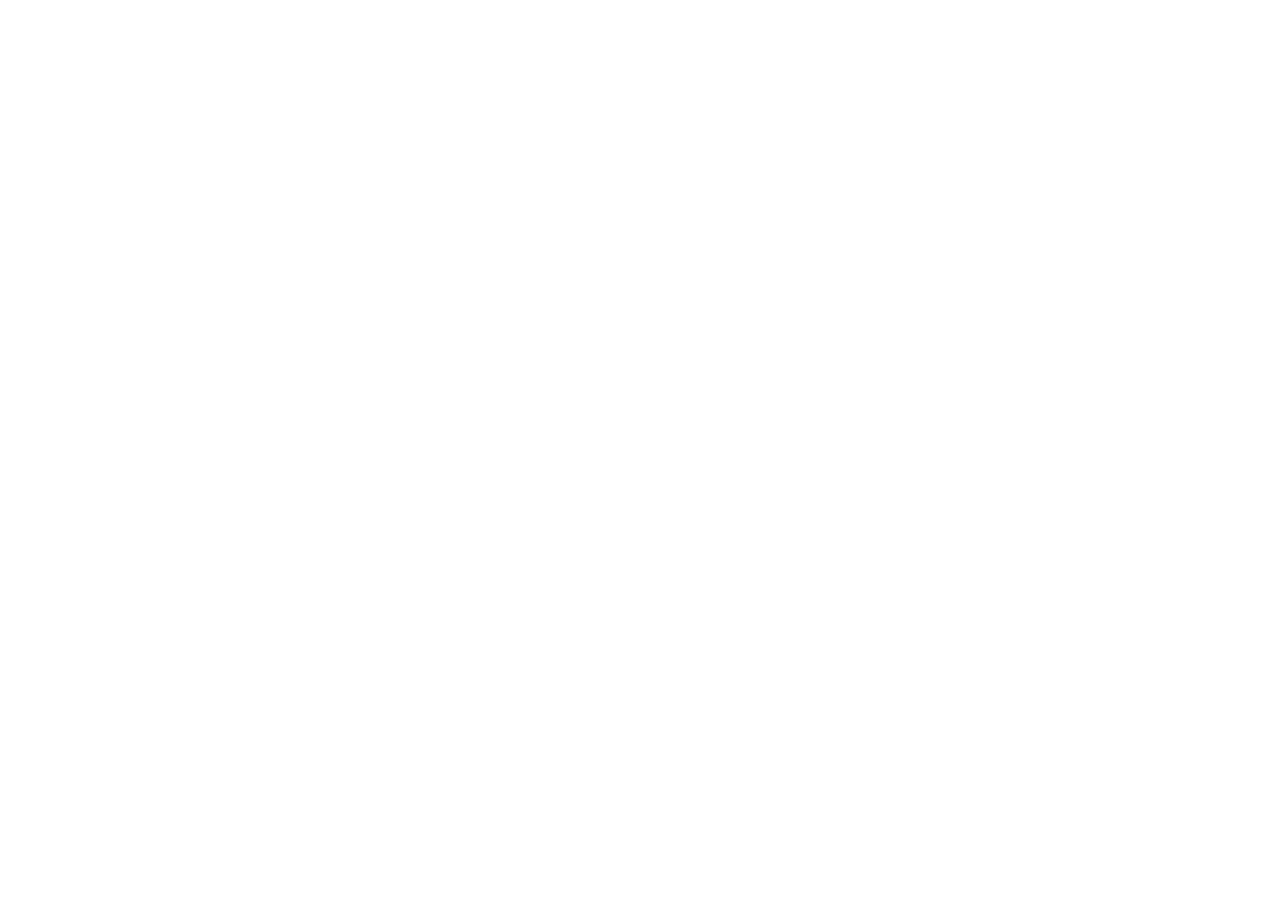
==== index.html @ fbb711bf "it's now html ?" ====
<!DOCTYPE html><html lang="en">
<head>
    <script src="p5.js"></script>
    <script src="p5.sound.min.js"></script>
    <link rel="stylesheet" type="text/css" href="style.css">
    <meta charset="utf-8">
    <link rel="preconnect" href="https://fonts.googleapis.com">
<link rel="preconnect" href="https://fonts.gstatic.com" crossorigin>
<link href="https://fonts.googleapis.com/css2?family=Quattrocento:wght@700&display=swap" rel="stylesheet">
</head>

<body>
  <div id = "myCanvas">
    <script src="sketch.js"></script>

  </div>


</body>
</html>
---- style.css ----
html, body {
  margin: 0;
  padding: 0;
  font-family: 'Antic Slab', serif;
}
canvas {
  //display: block;
}

#myCanvas canvas{
  display: block;
  margin: auto;
  border-radius: 100px;
  padding-top: 50px;
}
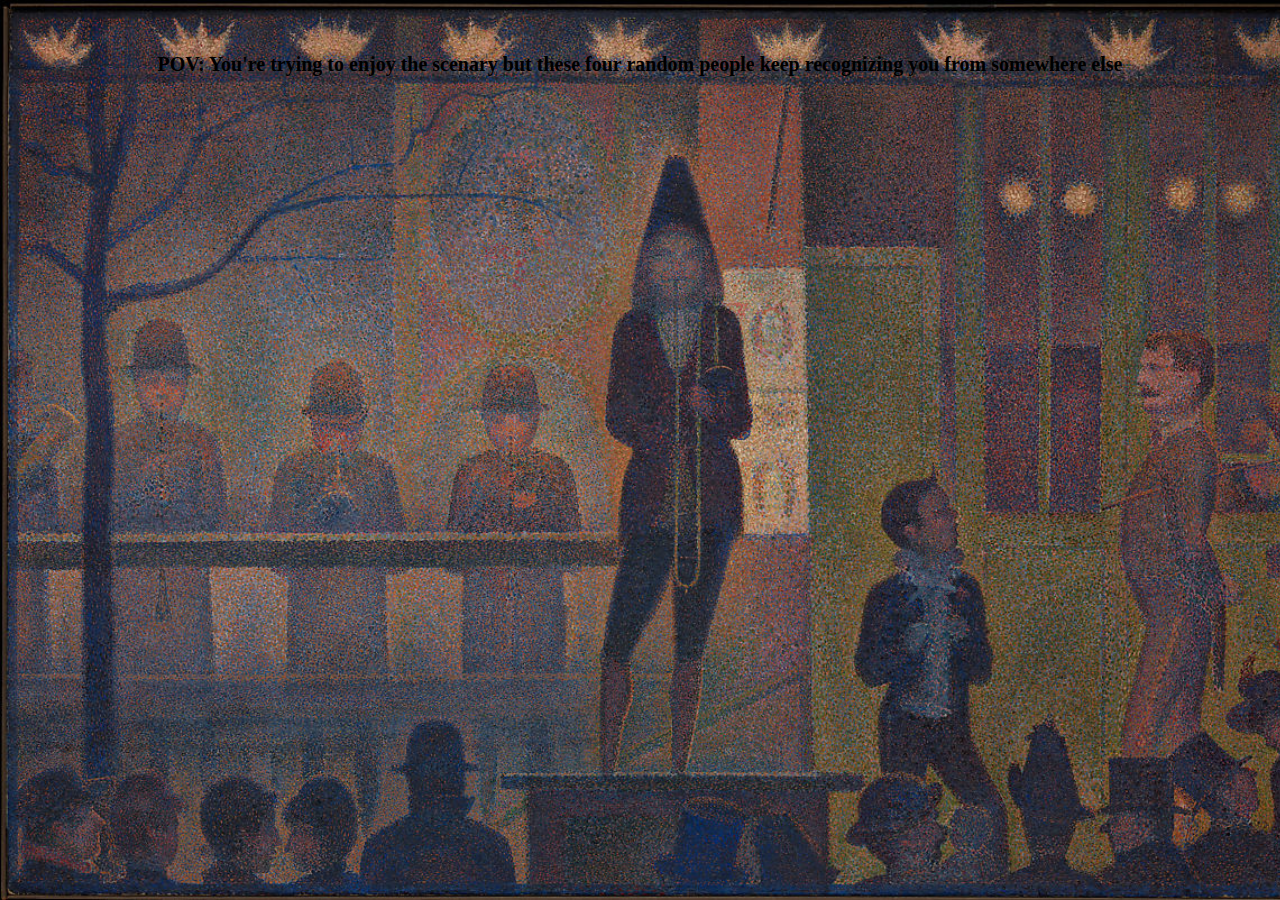
==== commit 656e99fc: "added bg" ====
--- a/index.html
+++ b/index.html
@@ -10,6 +10,8 @@
 </head>
 
 <body>
+<h1>POV: You're trying to enjoy the scenary but these four random people keep recognizing you from somewhere else</h1>
+
   <div id = "myCanvas">
     <script src="sketch.js"></script>
 
--- a/style.css
+++ b/style.css
@@ -2,9 +2,19 @@
   margin: 0;
   padding: 0;
   font-family: 'Antic Slab', serif;
+  background-image: url("bg.jpg");
+  background-repeat: no-repeat;
+  background-attachment: fixed;
+  background-size: cover;
 }
 canvas {
   //display: block;
+}
+
+h1 {
+  font-size: 20px;
+  text-align: center;
+  padding: 40px;
 }
 
 #myCanvas canvas{
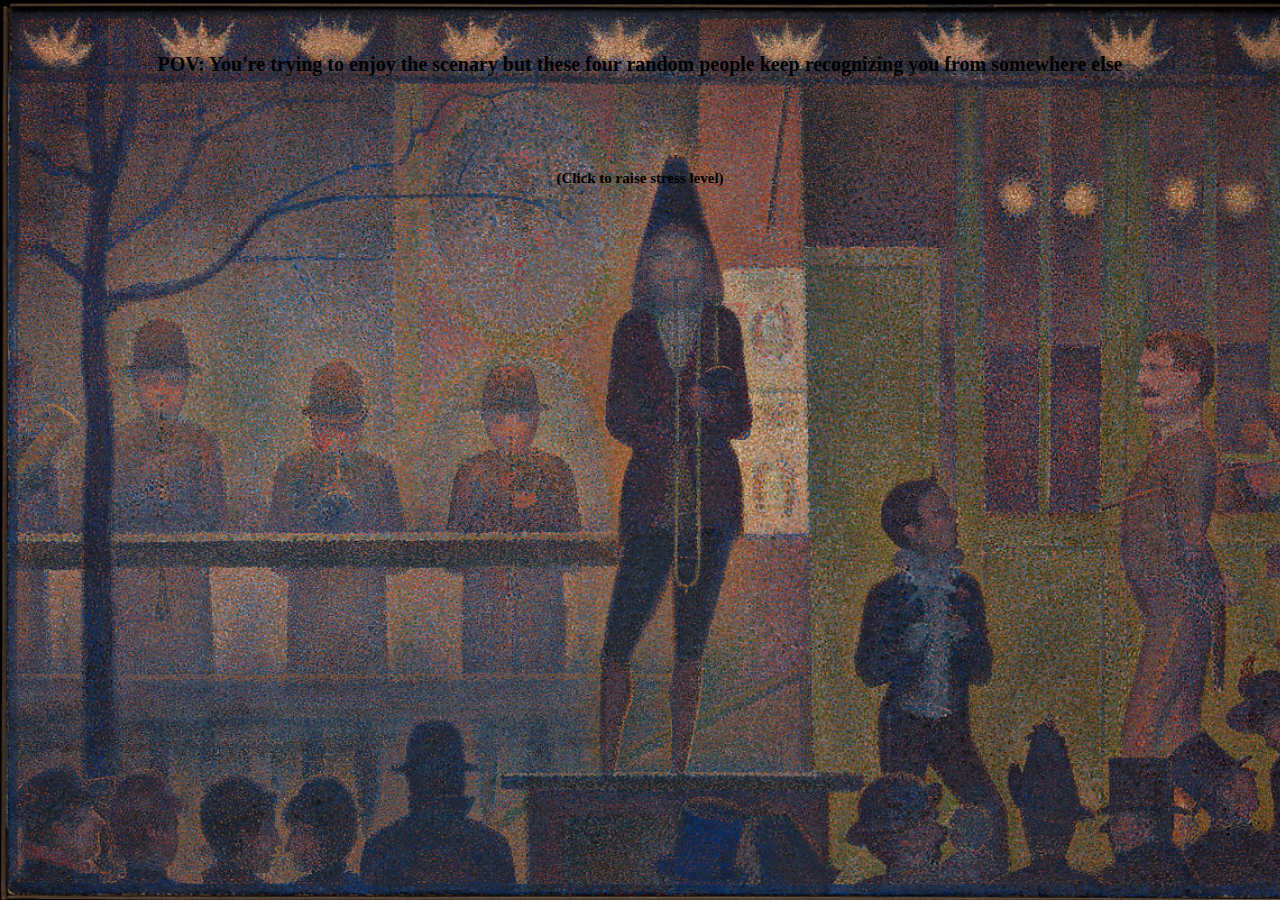
==== commit acc7f4e4: "done" ====
--- a/index.html
+++ b/index.html
@@ -11,7 +11,7 @@
 
 <body>
 <h1>POV: You're trying to enjoy the scenary but these four random people keep recognizing you from somewhere else</h1>
-
+<h2>(Click to raise stress level)</h2>
   <div id = "myCanvas">
     <script src="sketch.js"></script>
 
--- a/style.css
+++ b/style.css
@@ -17,6 +17,12 @@
   padding: 40px;
 }
 
+h2 {
+  font-size: 15px;
+  text-align: center;
+  padding: 40px;
+}
+
 #myCanvas canvas{
   display: block;
   margin: auto;
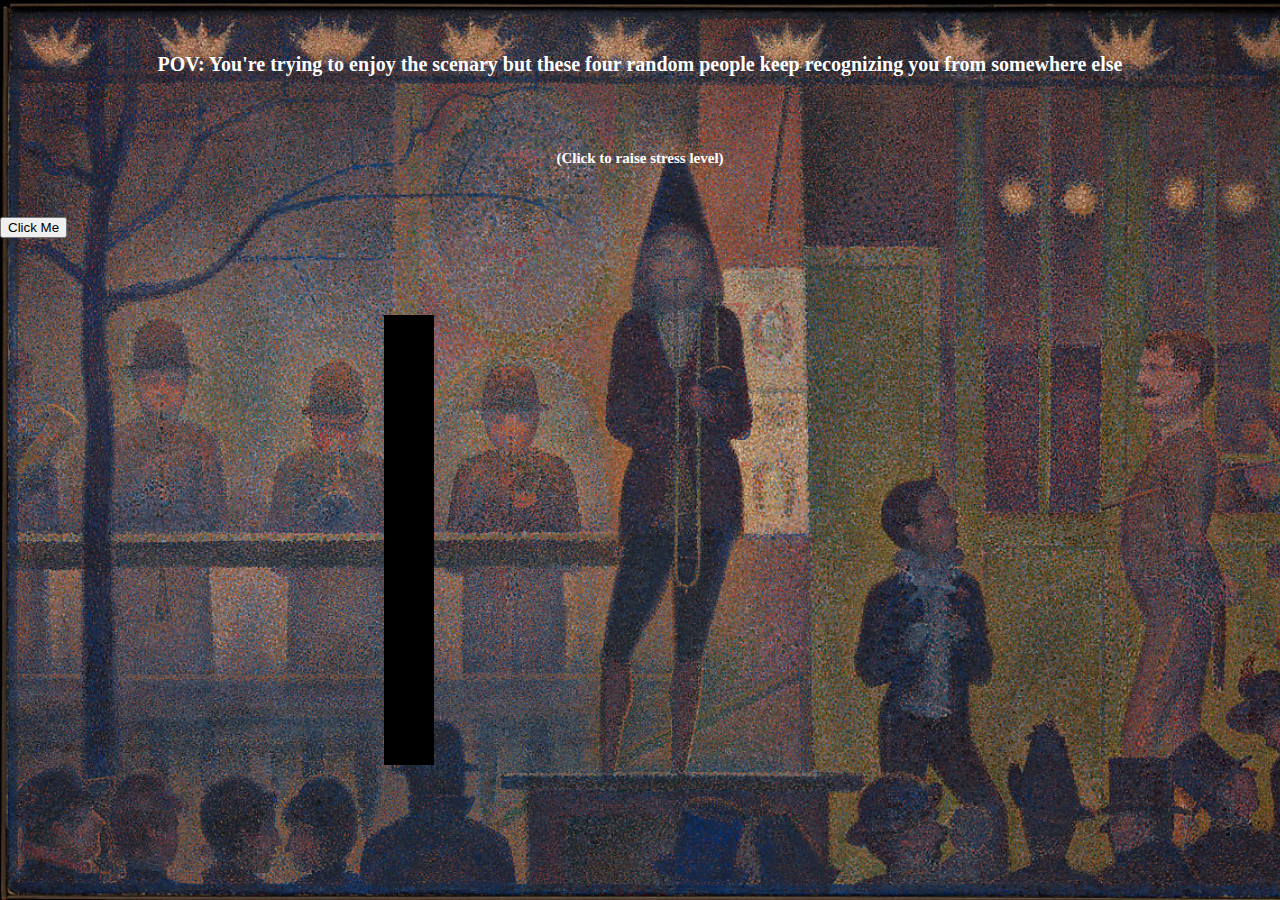
==== commit 2eee684a: "stress bar be kinda functional" ====
--- a/index.html
+++ b/index.html
@@ -1,22 +1,49 @@
-<!DOCTYPE html><html lang="en">
+<!DOCTYPE html>
+<html lang="en">
+
 <head>
-    <script src="p5.js"></script>
-    <script src="p5.sound.min.js"></script>
-    <link rel="stylesheet" type="text/css" href="style.css">
-    <meta charset="utf-8">
-    <link rel="preconnect" href="https://fonts.googleapis.com">
-<link rel="preconnect" href="https://fonts.gstatic.com" crossorigin>
-<link href="https://fonts.googleapis.com/css2?family=Quattrocento:wght@700&display=swap" rel="stylesheet">
+  <script src="p5.js"></script>
+  <script src="p5.sound.min.js"></script>
+  <link rel="stylesheet" type="text/css" href="style.css">
+  <meta charset="utf-8">
+  <link rel="preconnect" href="https://fonts.googleapis.com">
+  <link rel="preconnect" href="https://fonts.gstatic.com" crossorigin>
+  <link href="https://fonts.googleapis.com/css2?family=Quattrocento:wght@700&display=swap" rel="stylesheet">
+
 </head>
 
 <body>
-<h1>POV: You're trying to enjoy the scenary but these four random people keep recognizing you from somewhere else</h1>
-<h2>(Click to raise stress level)</h2>
-  <div id = "myCanvas">
-    <script src="sketch.js"></script>
+  <h1>POV: You're trying to enjoy the scenary but these four random people keep recognizing you from somewhere else</h1>
+  <h2>(Click to raise stress level)</h2>
+  <br>
+  <button type="button" onclick="increaseBar()">Click Me</button>
 
+  <!--to keep the bar and canvas on same line-->
+  <div class="flex-container">
+    <div id="overlay">
+    <div id="div2" class="box2"></div>
+      <div id="div1" class="box1"></div>
+    </div>
+
+    <!--js stuff-->
+    <div id="myCanvas">
+      <script src="sketch.js"></script>
+
+      <!--makes the black bar shrink-->
+      <script>
+        function increaseBar() {
+          var element = document.getElementById("div1");
+          var height = element.offsetHeight;
+          var newHeight = height - 100;
+          //can't figure how to make it disappear completely
+          element.style.height = newHeight + 'px';
+        }
+      </script>
+
+    </div>
   </div>
 
 
 </body>
+
 </html>
--- a/style.css
+++ b/style.css
@@ -6,6 +6,7 @@
   background-repeat: no-repeat;
   background-attachment: fixed;
   background-size: cover;
+  cursor: url('cursor.png'), auto;
 }
 canvas {
   //display: block;
@@ -15,12 +16,14 @@
   font-size: 20px;
   text-align: center;
   padding: 40px;
+  color: white;
 }
 
 h2 {
   font-size: 15px;
   text-align: center;
-  padding: 40px;
+  padding: 20px;
+  color: white;
 }
 
 #myCanvas canvas{
@@ -29,3 +32,35 @@
   border-radius: 100px;
   padding-top: 50px;
 }
+
+.flex-container {
+  display: flex;
+   flex-wrap: wrap;
+   justify-content: center;
+}
+
+.flex-container > div {
+  margin: 10px;
+  padding: 20px;
+  font-size: 30px;
+}
+
+#div1 {
+  height: 450px;
+  width: 50px;
+}
+
+#div2 {
+  height: 450px;
+  width: 50px;
+}
+
+.box1 {
+  background: black;
+  position: absolute; top: 35%; left: 30%;
+}
+
+.box2 {
+  background: red;
+  position: absolute; top: 35%; left: 30%;
+}
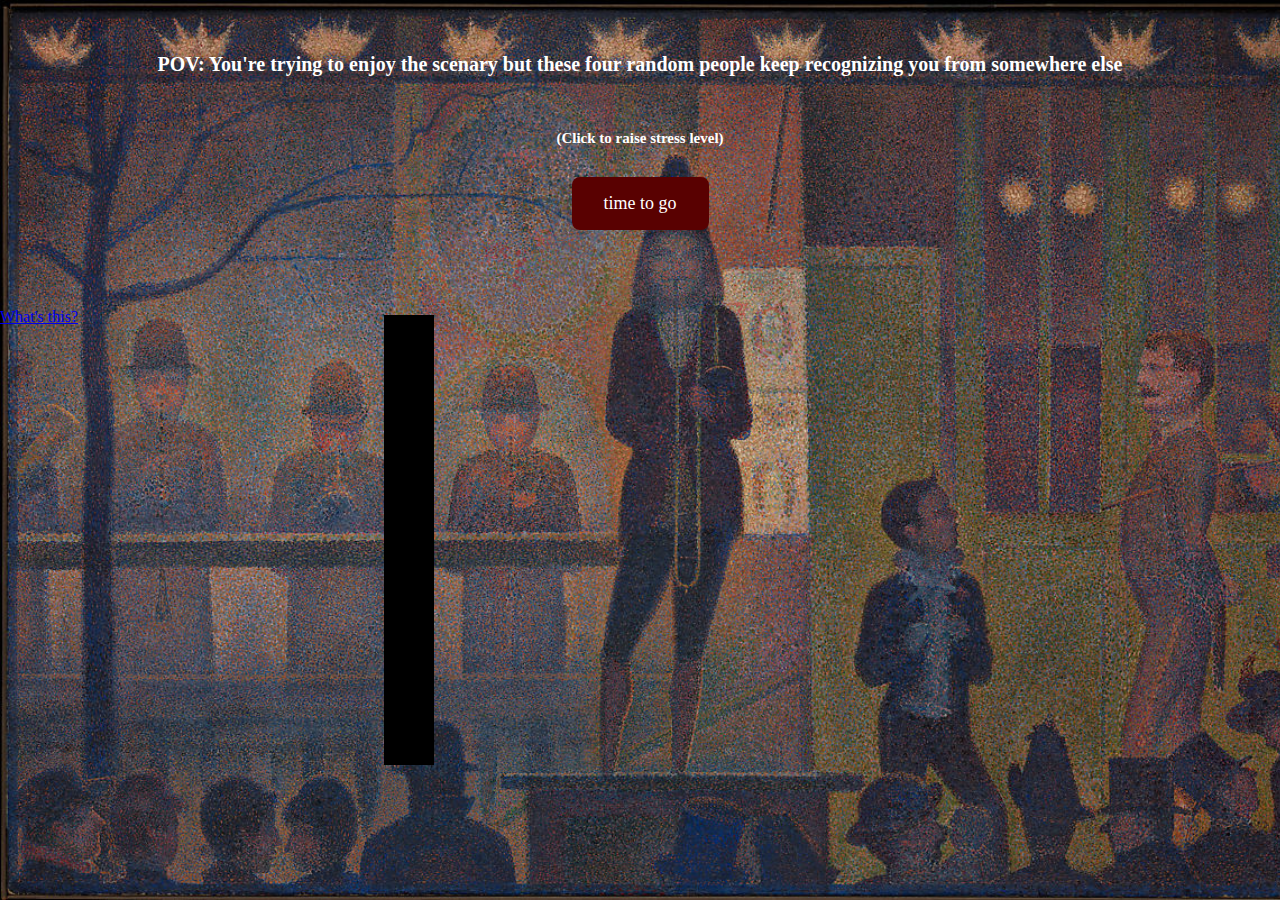
==== commit 78d48f7a: "added changing buttons" ====
--- a/index.html
+++ b/index.html
@@ -16,32 +16,56 @@
   <h1>POV: You're trying to enjoy the scenary but these four random people keep recognizing you from somewhere else</h1>
   <h2>(Click to raise stress level)</h2>
   <br>
-  <button type="button" onclick="increaseBar()">Click Me</button>
+  <button id="button" onclick="increaseBar()">time to go</button>
 
   <!--to keep the bar and canvas on same line-->
   <div class="flex-container">
     <div id="overlay">
-    <div id="div2" class="box2"></div>
+      <div id="div2" class="box2"></div>
       <div id="div1" class="box1"></div>
     </div>
 
     <!--js stuff-->
     <div id="myCanvas">
       <script src="sketch.js"></script>
-
-      <!--makes the black bar shrink-->
-      <script>
-        function increaseBar() {
-          var element = document.getElementById("div1");
-          var height = element.offsetHeight;
-          var newHeight = height - 100;
-          //can't figure how to make it disappear completely
-          element.style.height = newHeight + 'px';
-        }
-      </script>
-
     </div>
   </div>
+
+  <br>
+ <a href="url">What's this?</a>
+
+    <!--makes the black bar shrink-->
+    <script>
+      var counter = 0;
+      var cr;
+      var comments = new Array("better make my escape", "i should go now", "why am I still here", "geez you mess up one time . . . ",
+        "go away", "are you done yet?", "move!", "where's a good excuse when you need one",
+        "man i've done a lot", "did i really do all of those things?", "people sure don't forget easily",
+        "where's the door", "i swear there was a door here earlier", "oh god");
+
+      function increaseBar() {
+        var element = document.getElementById("div1");
+        var height = element.offsetHeight;
+        var newHeight = height - 100;
+
+        //can't figure how to make it disappear completely
+        element.style.height = newHeight + 'px';
+
+
+        //if (clicks == 8)
+        //{
+        //document.getElementById('myElement').style.display = "none";
+        //}
+      }
+
+      function mouseClicked() {
+        cr = int(random(comments.length));
+        document.getElementById("button").innerHTML = comments[cr];
+      }
+    </script>
+
+
+
 
 
 </body>
--- a/style.css
+++ b/style.css
@@ -9,7 +9,7 @@
   cursor: url('cursor.png'), auto;
 }
 canvas {
-  //display: block;
+  display: block;
 }
 
 h1 {
@@ -22,7 +22,6 @@
 h2 {
   font-size: 15px;
   text-align: center;
-  padding: 20px;
   color: white;
 }
 
@@ -64,3 +63,20 @@
   background: red;
   position: absolute; top: 35%; left: 30%;
 }
+
+#button {
+  background-color:#590101;
+  border: none;
+  color: white;
+  padding: 16px 32px;
+  text-align: center;
+  text-decoration: none;
+  display: inline-block;
+  font-size: 18px;
+  position:relative;
+  font-family: 'Antic Slab', serif;
+  border-radius: 8px;
+  top:11%;
+  margin:0 auto;
+    display:block;
+}
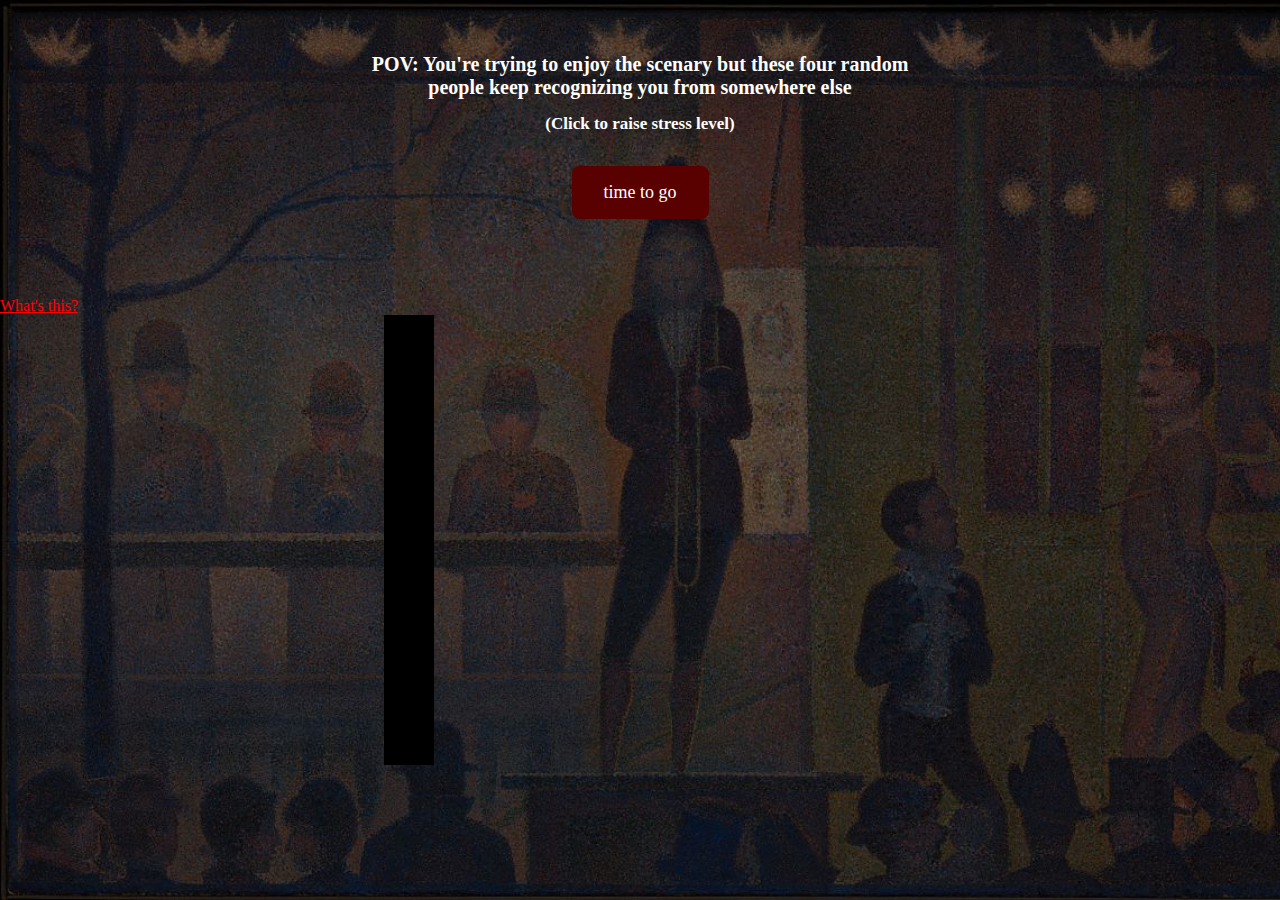
==== commit 6530f6fe: "possibly done???" ====
--- a/index.html
+++ b/index.html
@@ -13,7 +13,9 @@
 </head>
 
 <body>
-  <h1>POV: You're trying to enjoy the scenary but these four random people keep recognizing you from somewhere else</h1>
+  <h1>POV: You're trying to enjoy the scenary but these four random
+    <br>
+    people keep recognizing you from somewhere else</h1>
   <h2>(Click to raise stress level)</h2>
   <br>
   <button id="button" onclick="increaseBar()">time to go</button>
@@ -32,7 +34,7 @@
   </div>
 
   <br>
- <a href="url">What's this?</a>
+ <a href="art-state.html">What's this?</a>
 
     <!--makes the black bar shrink-->
     <script>
@@ -41,7 +43,7 @@
       var comments = new Array("better make my escape", "i should go now", "why am I still here", "geez you mess up one time . . . ",
         "go away", "are you done yet?", "move!", "where's a good excuse when you need one",
         "man i've done a lot", "did i really do all of those things?", "people sure don't forget easily",
-        "where's the door", "i swear there was a door here earlier", "oh god");
+        "where's the door", "i swear there was a door here earlier", "oh god","did someone just say i was in their dreams last night?");
 
       function increaseBar() {
         var element = document.getElementById("div1");
--- a/style.css
+++ b/style.css
@@ -8,6 +8,7 @@
   background-size: cover;
   cursor: url('cursor.png'), auto;
 }
+
 canvas {
   display: block;
 }
@@ -15,14 +16,20 @@
 h1 {
   font-size: 20px;
   text-align: center;
-  padding: 40px;
+  padding-top: 40px;
   color: white;
 }
 
 h2 {
-  font-size: 15px;
+  font-size: 17px;
   text-align: center;
   color: white;
+}
+
+p {
+  padding-left: 30%;
+  padding-right: 30%;
+  font-size: 16px;
 }
 
 #myCanvas canvas{
@@ -77,6 +84,11 @@
   font-family: 'Antic Slab', serif;
   border-radius: 8px;
   top:11%;
-  margin:0 auto;
-    display:block;
+  margin: auto;
+  display:block;
 }
+
+a {
+  color: red;
+  margin: auto;
+}
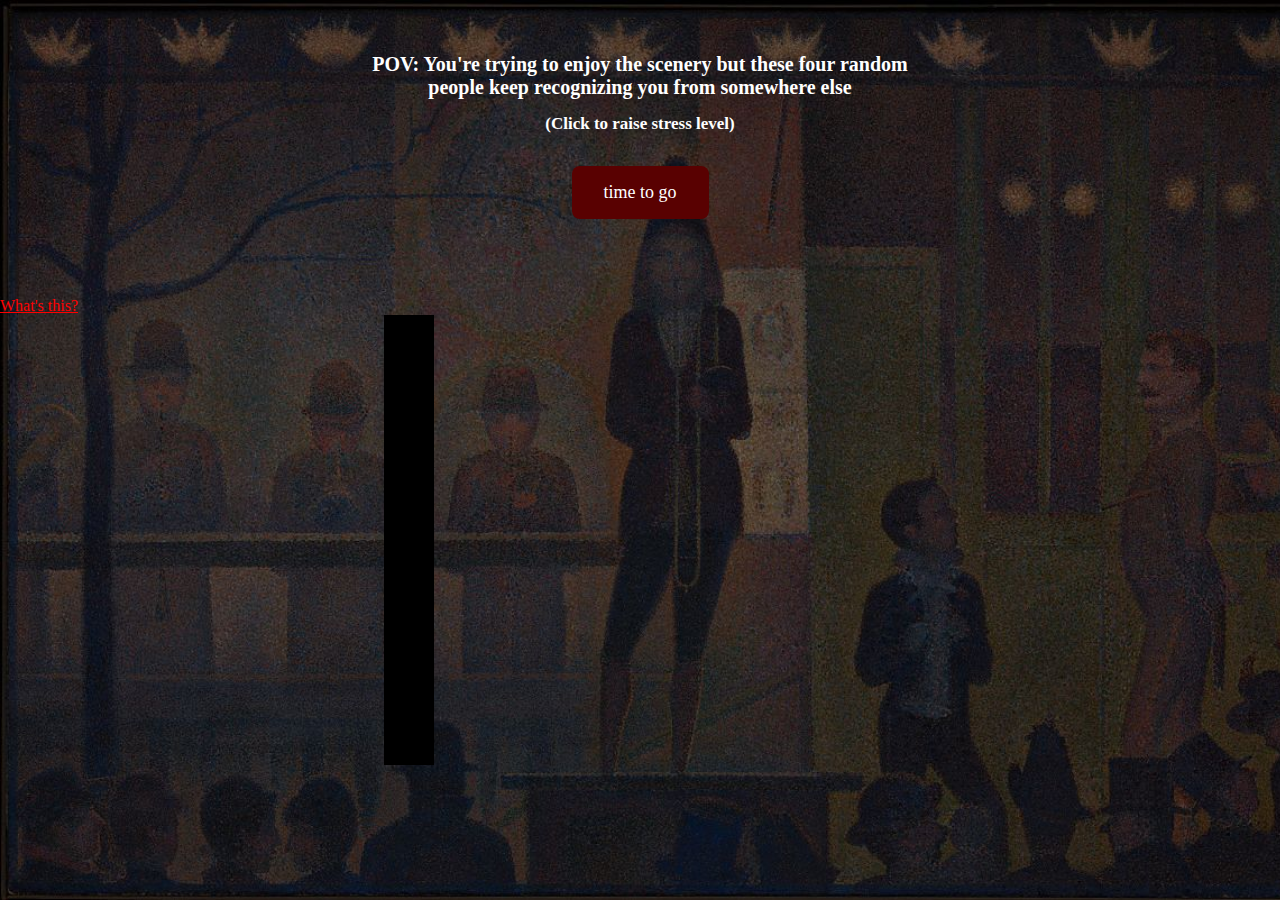
==== commit c2a6c527: "fix typo" ====
--- a/index.html
+++ b/index.html
@@ -13,7 +13,7 @@
 </head>
 
 <body>
-  <h1>POV: You're trying to enjoy the scenary but these four random
+  <h1>POV: You're trying to enjoy the scenery but these four random
     <br>
     people keep recognizing you from somewhere else</h1>
   <h2>(Click to raise stress level)</h2>
